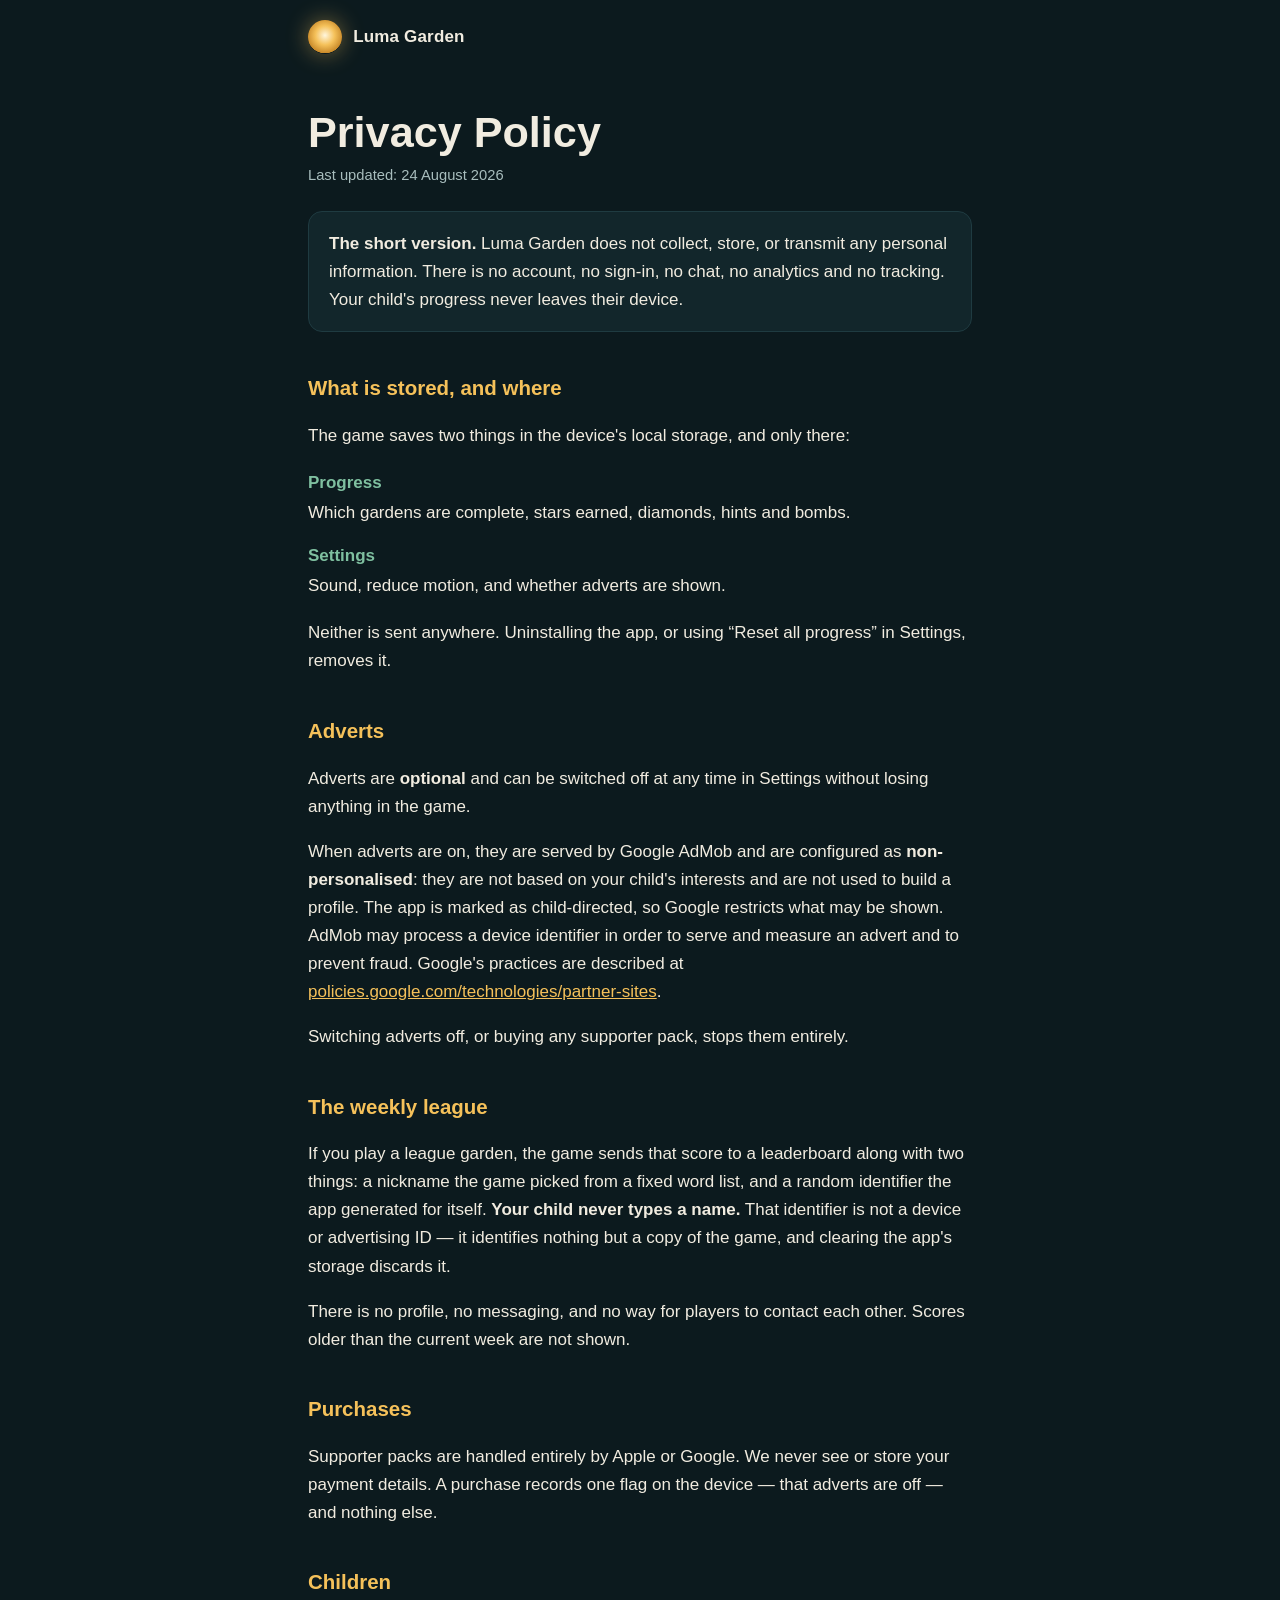
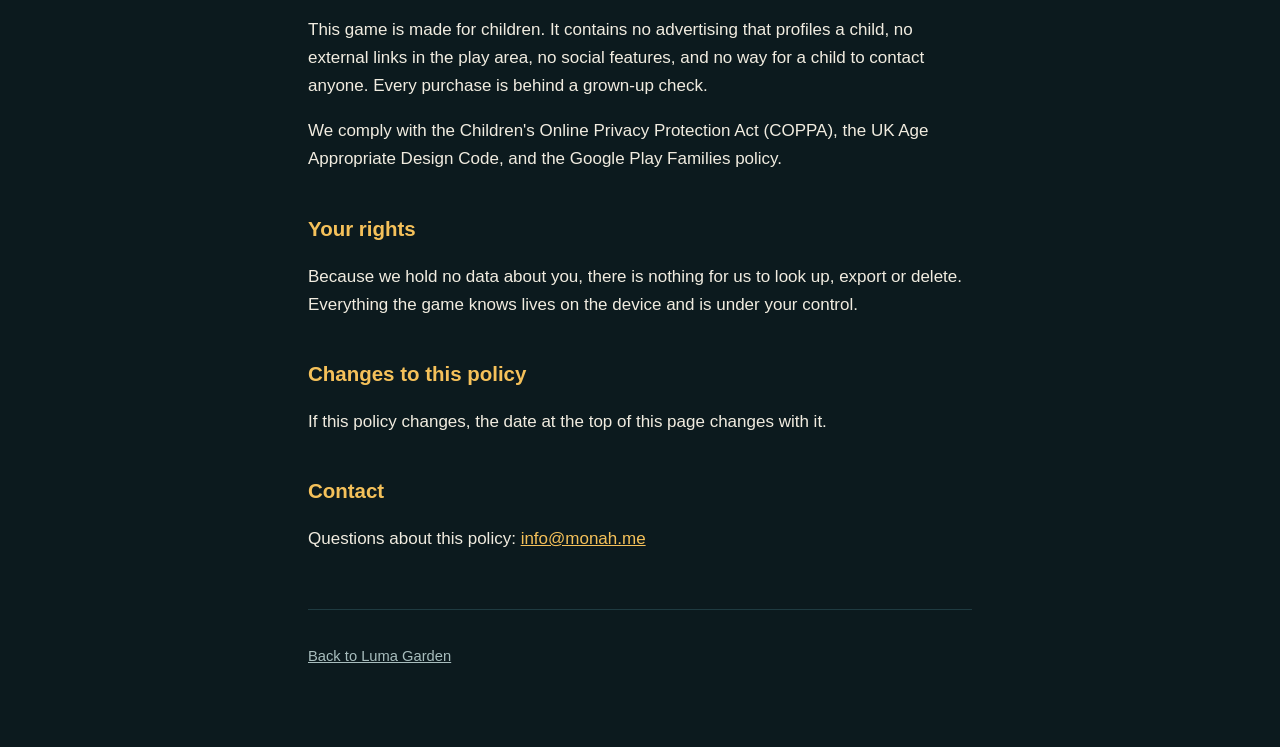
==== privacy.html @ a4c2b394 "Public site: landing page and privacy policy GitHub Pages needs a public repository, and the game so" ====
<!doctype html>
<html lang="en">
<head>
<meta charset="utf-8">
<meta name="viewport" content="width=device-width, initial-scale=1">
<title>Privacy Policy — Luma Garden</title>
<meta name="description" content="Luma Garden collects no personal information. No account, no sign-in, no tracking.">
<link rel="stylesheet" href="style.css">
</head>
<body>
<header class="site"><span class="mark"></span><a href="./">Luma Garden</a></header>

<div class="wrap">
  <h1>Privacy Policy</h1>
  <p class="updated">Last updated: 24 August 2026</p>

  <div class="card">
    <p><strong>The short version.</strong> Luma Garden does not collect, store, or transmit any personal information. There is no account, no sign-in, no chat, no analytics and no tracking. Your child's progress never leaves their device.</p>
  </div>

  <h2>What is stored, and where</h2>
  <p>The game saves two things in the device's local storage, and only there:</p>
  <dl class="facts">
    <dt>Progress</dt>
    <dd>Which gardens are complete, stars earned, diamonds, hints and bombs.</dd>
    <dt>Settings</dt>
    <dd>Sound, reduce motion, and whether adverts are shown.</dd>
  </dl>
  <p>Neither is sent anywhere. Uninstalling the app, or using &ldquo;Reset all progress&rdquo; in Settings, removes it.</p>

  <h2>Adverts</h2>
  <p>Adverts are <strong>optional</strong> and can be switched off at any time in Settings without losing anything in the game.</p>
  <p>When adverts are on, they are served by Google AdMob and are configured as <strong>non-personalised</strong>: they are not based on your child's interests and are not used to build a profile. The app is marked as child-directed, so Google restricts what may be shown. AdMob may process a device identifier in order to serve and measure an advert and to prevent fraud. Google's practices are described at <a href="https://policies.google.com/technologies/partner-sites">policies.google.com/technologies/partner-sites</a>.</p>
  <p>Switching adverts off, or buying any supporter pack, stops them entirely.</p>

  <h2>The weekly league</h2>
  <p>If you play a league garden, the game sends that score to a leaderboard along with two things: a nickname the game picked from a fixed word list, and a random identifier the app generated for itself. <strong>Your child never types a name.</strong> That identifier is not a device or advertising ID &mdash; it identifies nothing but a copy of the game, and clearing the app's storage discards it.</p>
  <p>There is no profile, no messaging, and no way for players to contact each other. Scores older than the current week are not shown.</p>

  <h2>Purchases</h2>
  <p>Supporter packs are handled entirely by Apple or Google. We never see or store your payment details. A purchase records one flag on the device &mdash; that adverts are off &mdash; and nothing else.</p>

  <h2>Children</h2>
  <p>This game is made for children. It contains no advertising that profiles a child, no external links in the play area, no social features, and no way for a child to contact anyone. Every purchase is behind a grown-up check.</p>
  <p>We comply with the Children's Online Privacy Protection Act (COPPA), the UK Age Appropriate Design Code, and the Google Play Families policy.</p>

  <h2>Your rights</h2>
  <p>Because we hold no data about you, there is nothing for us to look up, export or delete. Everything the game knows lives on the device and is under your control.</p>

  <h2>Changes to this policy</h2>
  <p>If this policy changes, the date at the top of this page changes with it.</p>

  <h2>Contact</h2>
  <p>Questions about this policy: <a href="mailto:info@monah.me">info@monah.me</a></p>

  <footer><p><a href="./">Back to Luma Garden</a></p></footer>
</div>
</body>
</html>
---- style.css ----
/* Luma Garden — the public site.
   One stylesheet, no build step, no external requests: GitHub Pages serves
   these files exactly as they are. */

:root {
  --night: #0c1a1e;
  --night-soft: #12262b;
  --edge: #1f3b41;
  --cream: #f1ece0;
  --muted: #a8bdbd;
  --gold: #f5c15a;
  --leaf: #7fc0a0;
}

* { box-sizing: border-box; }

body {
  margin: 0;
  background: var(--night);
  color: var(--cream);
  font: 17px/1.65 -apple-system, BlinkMacSystemFont, "Segoe UI", Roboto, sans-serif;
  -webkit-text-size-adjust: 100%;
}

.wrap {
  max-width: 44rem;
  margin: 0 auto;
  padding: 2rem 1.25rem 4rem;
}

header.site {
  display: flex;
  align-items: center;
  gap: .7rem;
  padding: 1.25rem 1.25rem 0;
  max-width: 44rem;
  margin: 0 auto;
}

header.site .mark {
  width: 34px;
  height: 34px;
  border-radius: 50%;
  background: radial-gradient(circle at 50% 45%, #fff6dd 0%, var(--gold) 38%, #c98a2a 70%, transparent 72%);
  box-shadow: 0 0 22px rgba(245, 193, 90, .45);
  flex: none;
}

header.site a { color: var(--cream); text-decoration: none; font-weight: 600; letter-spacing: .01em; }

h1 { font-size: clamp(1.9rem, 6vw, 2.7rem); line-height: 1.15; margin: 1.4rem 0 .6rem; }
h2 { font-size: 1.28rem; margin: 2.4rem 0 .6rem; color: var(--gold); }
h3 { font-size: 1.05rem; margin: 1.6rem 0 .4rem; color: var(--leaf); }

.lede { font-size: 1.15rem; color: var(--muted); margin: 0 0 1.6rem; }

a { color: var(--gold); }
a:hover { color: #ffd88a; }

.card {
  background: var(--night-soft);
  border: 1px solid var(--edge);
  border-radius: 14px;
  padding: 1.1rem 1.25rem;
  margin: 1.5rem 0;
}

.card p:last-child { margin-bottom: 0; }
.card p:first-child { margin-top: 0; }

.nav {
  display: flex;
  flex-wrap: wrap;
  gap: .6rem;
  margin: 2rem 0 0;
  padding: 0;
  list-style: none;
}

.nav a {
  display: block;
  padding: .6rem 1rem;
  border: 1px solid var(--edge);
  border-radius: 999px;
  text-decoration: none;
  font-size: .95rem;
  background: var(--night-soft);
}

.nav a:hover { border-color: var(--gold); }

dl.facts { margin: 1.2rem 0; }
dl.facts dt { color: var(--leaf); font-weight: 600; margin-top: .9rem; }
dl.facts dd { margin: .15rem 0 0; color: var(--cream); }

.note {
  border-left: 3px solid var(--gold);
  padding: .1rem 0 .1rem 1rem;
  color: var(--muted);
  margin: 1.4rem 0;
}

footer {
  border-top: 1px solid var(--edge);
  margin-top: 3.5rem;
  padding-top: 1.2rem;
  color: var(--muted);
  font-size: .92rem;
}

footer a { color: var(--muted); }

.updated { color: var(--muted); font-size: .92rem; margin-top: -.3rem; }

@media (prefers-reduced-motion: no-preference) {
  header.site .mark { animation: glow 4.5s ease-in-out infinite; }
  @keyframes glow {
    0%, 100% { box-shadow: 0 0 18px rgba(245, 193, 90, .35); }
    50%      { box-shadow: 0 0 30px rgba(245, 193, 90, .6); }
  }
}
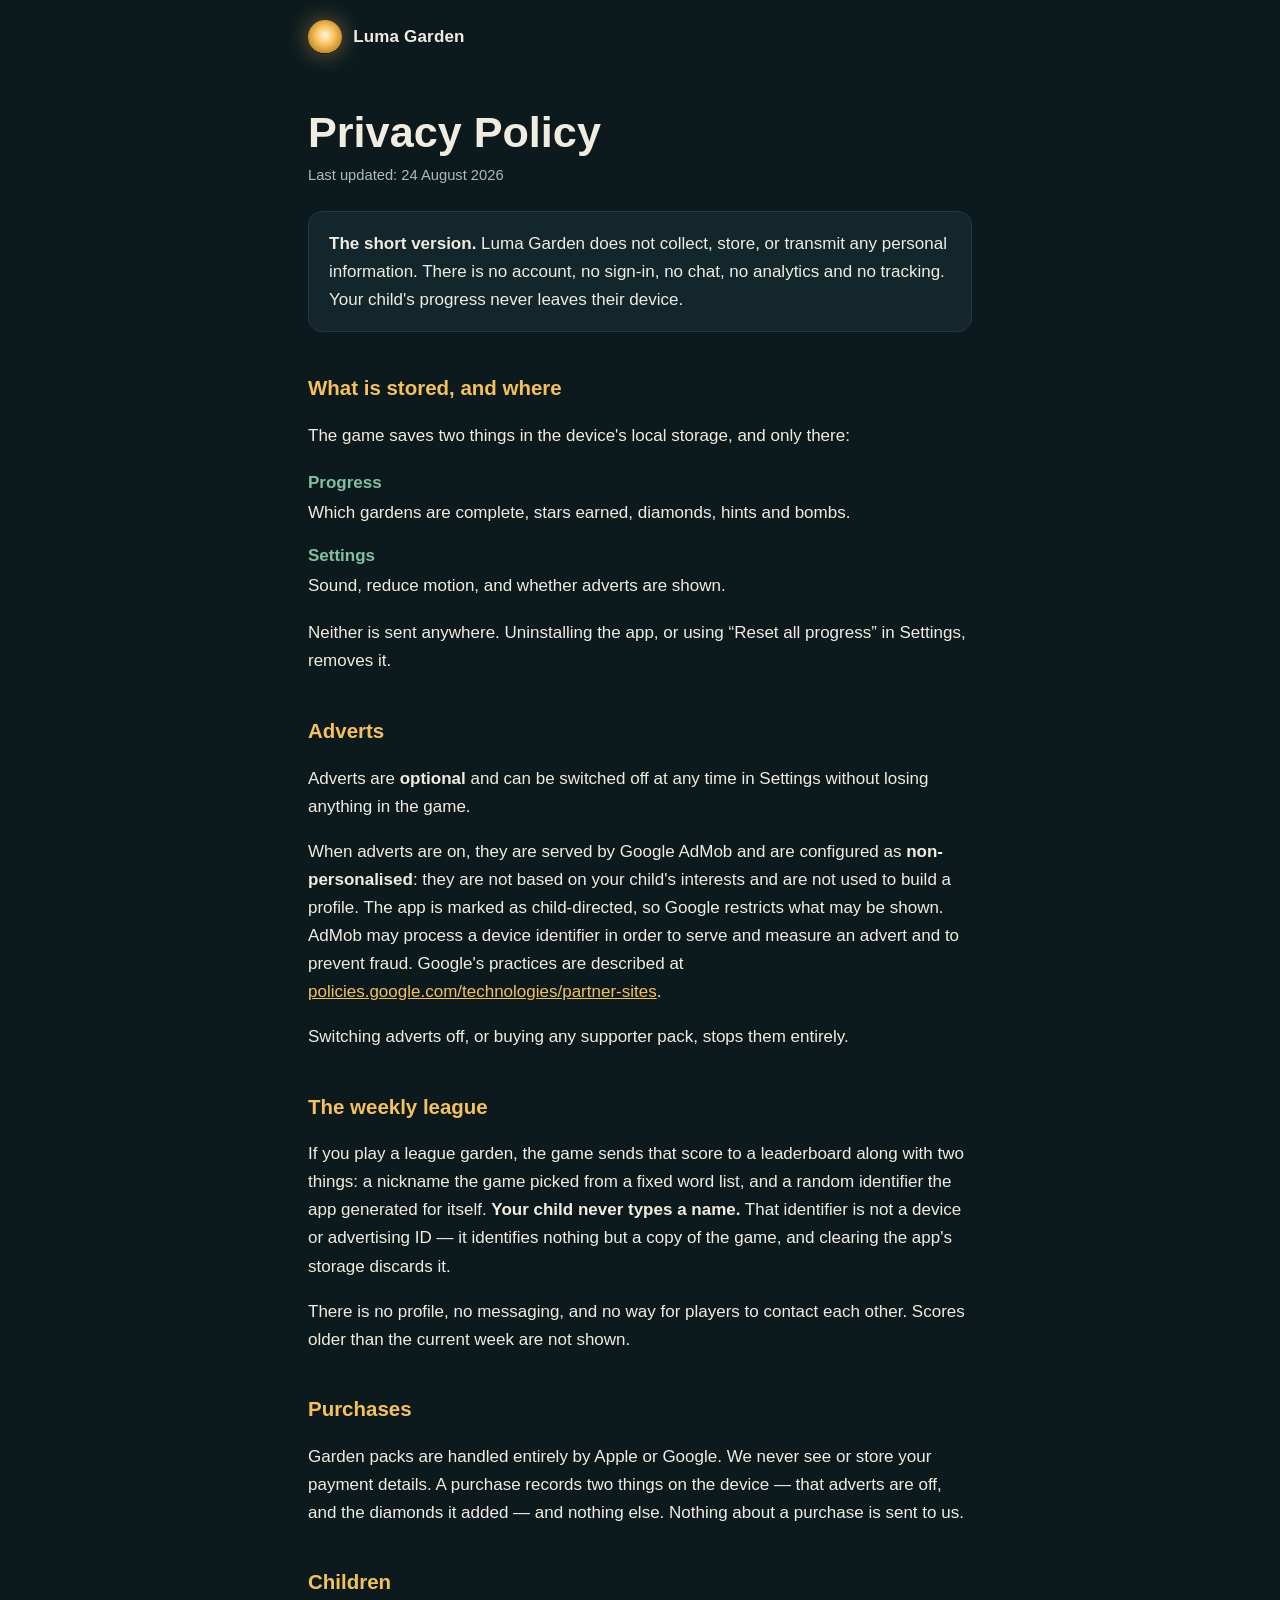
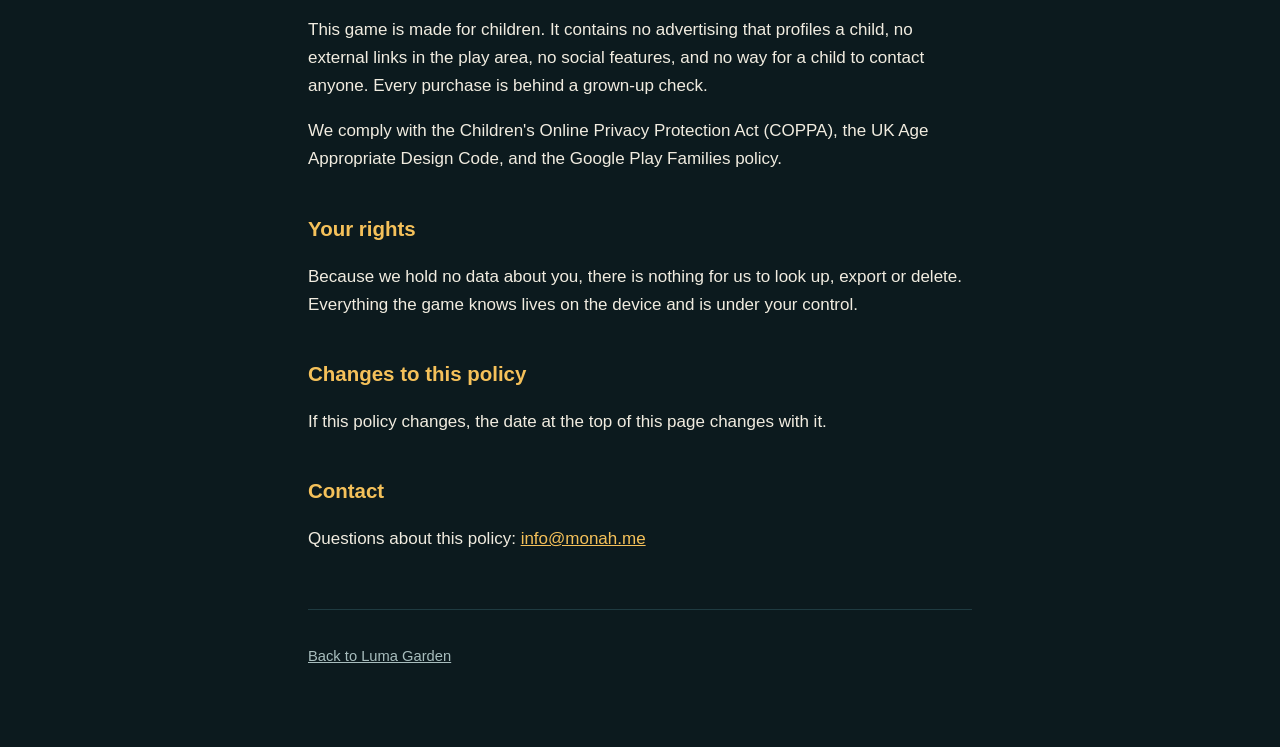
==== commit 296d8299: "Match the policy to what packs now grant Packs grant diamonds as well as removing adverts, so the ho" ====
--- a/privacy.html
+++ b/privacy.html
@@ -38,7 +38,7 @@
   <p>There is no profile, no messaging, and no way for players to contact each other. Scores older than the current week are not shown.</p>
 
   <h2>Purchases</h2>
-  <p>Supporter packs are handled entirely by Apple or Google. We never see or store your payment details. A purchase records one flag on the device &mdash; that adverts are off &mdash; and nothing else.</p>
+  <p>Garden packs are handled entirely by Apple or Google. We never see or store your payment details. A purchase records two things on the device &mdash; that adverts are off, and the diamonds it added &mdash; and nothing else. Nothing about a purchase is sent to us.</p>
 
   <h2>Children</h2>
   <p>This game is made for children. It contains no advertising that profiles a child, no external links in the play area, no social features, and no way for a child to contact anyone. Every purchase is behind a grown-up check.</p>
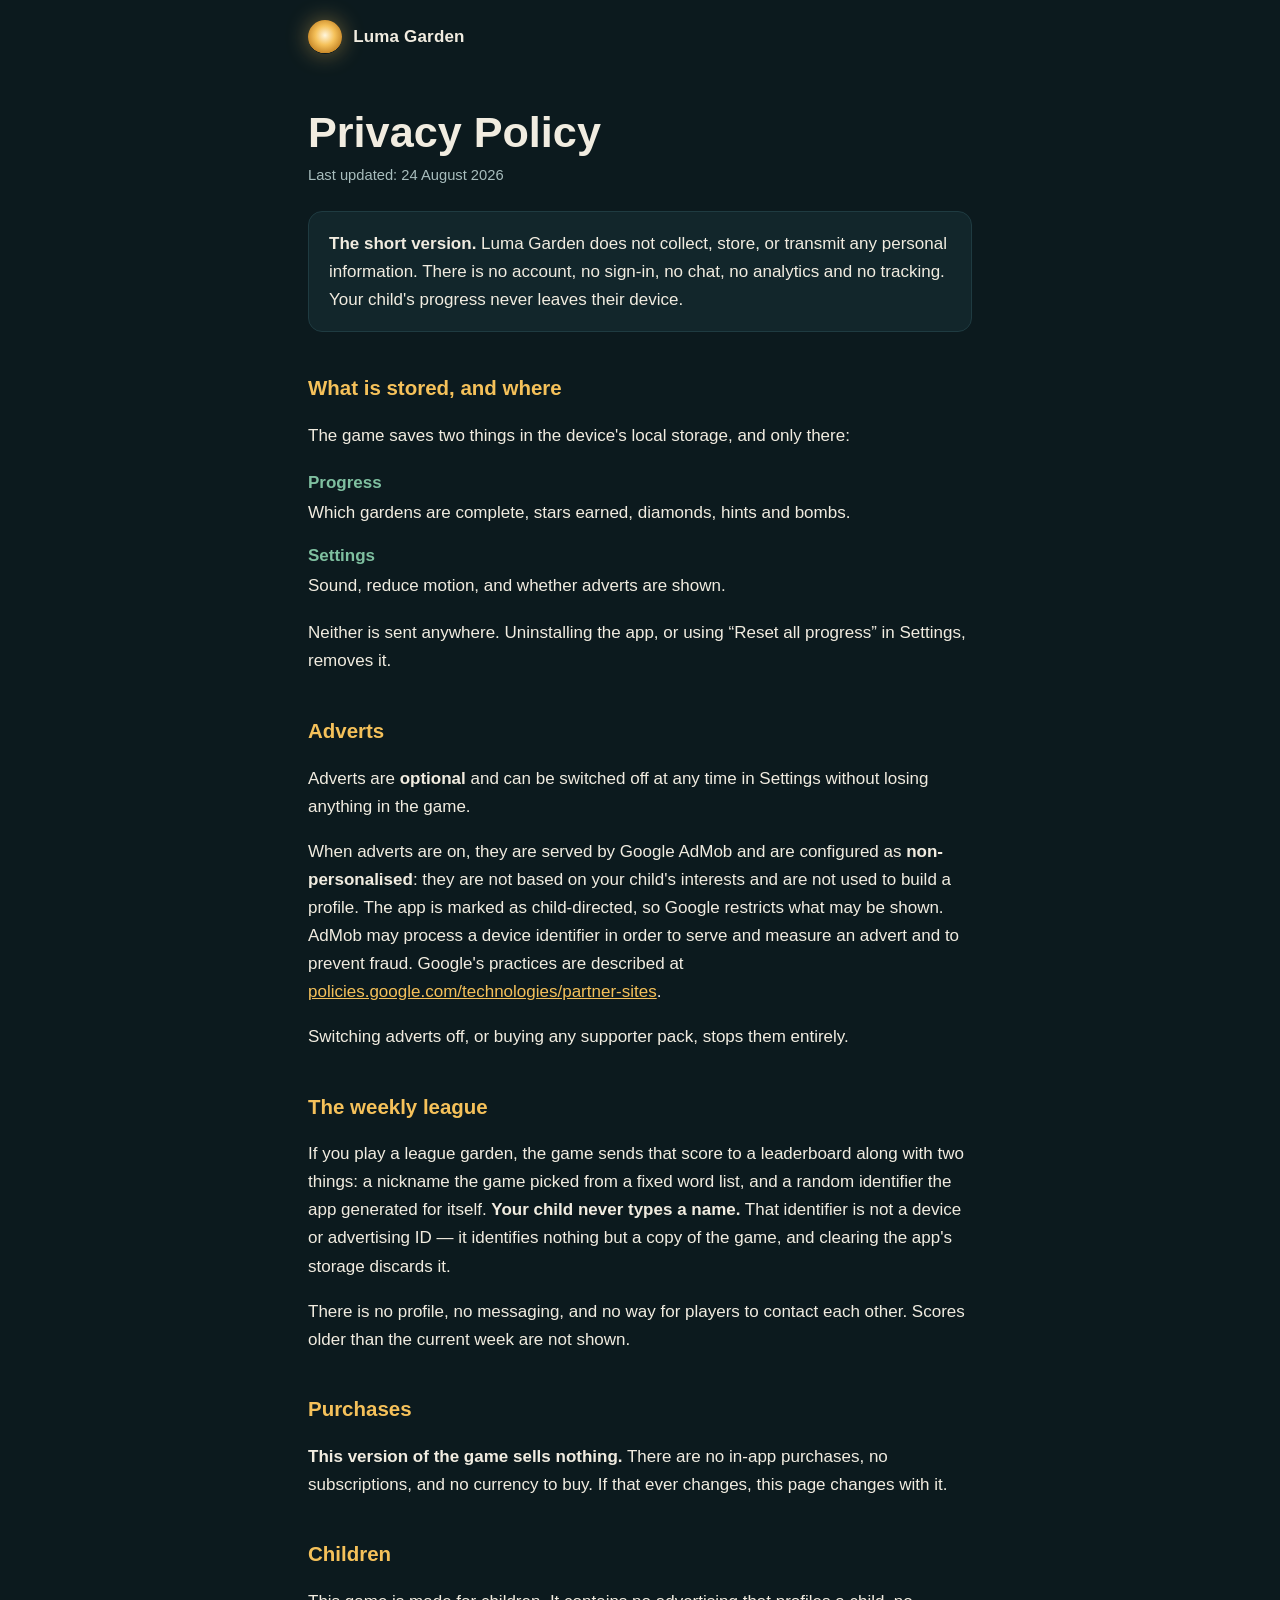
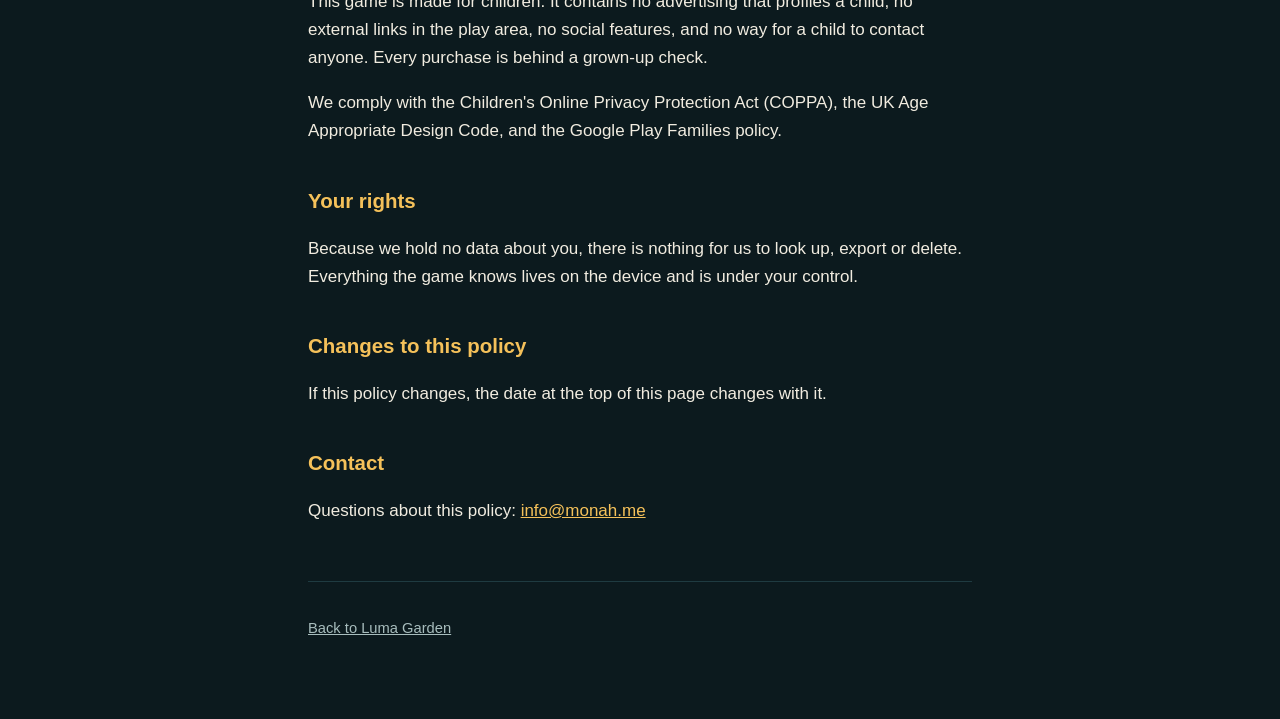
==== commit ba1ae3b6: "Policy: this release sells nothing Shipping adverts only, so the purchases section described somethi" ====
--- a/privacy.html
+++ b/privacy.html
@@ -38,7 +38,7 @@
   <p>There is no profile, no messaging, and no way for players to contact each other. Scores older than the current week are not shown.</p>
 
   <h2>Purchases</h2>
-  <p>Garden packs are handled entirely by Apple or Google. We never see or store your payment details. A purchase records two things on the device &mdash; that adverts are off, and the diamonds it added &mdash; and nothing else. Nothing about a purchase is sent to us.</p>
+  <p><strong>This version of the game sells nothing.</strong> There are no in-app purchases, no subscriptions, and no currency to buy. If that ever changes, this page changes with it.</p>
 
   <h2>Children</h2>
   <p>This game is made for children. It contains no advertising that profiles a child, no external links in the play area, no social features, and no way for a child to contact anyone. Every purchase is behind a grown-up check.</p>
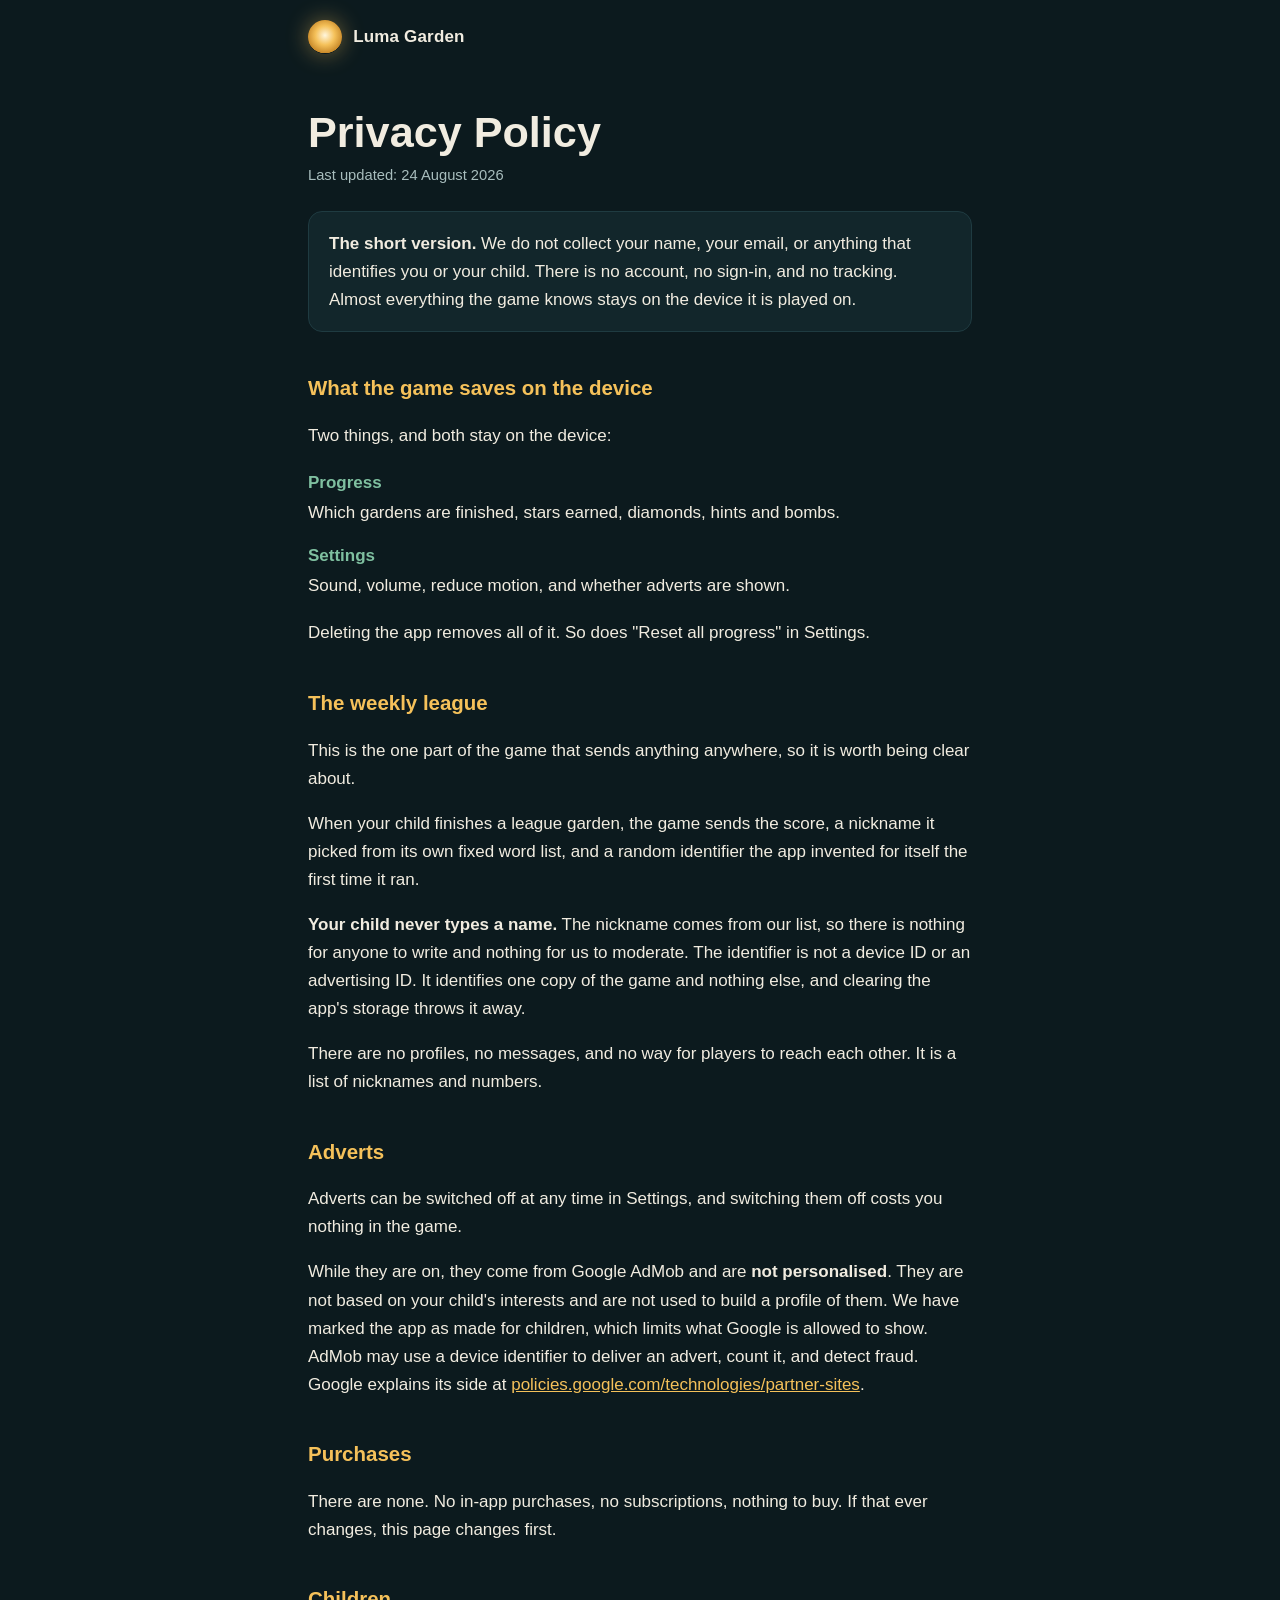
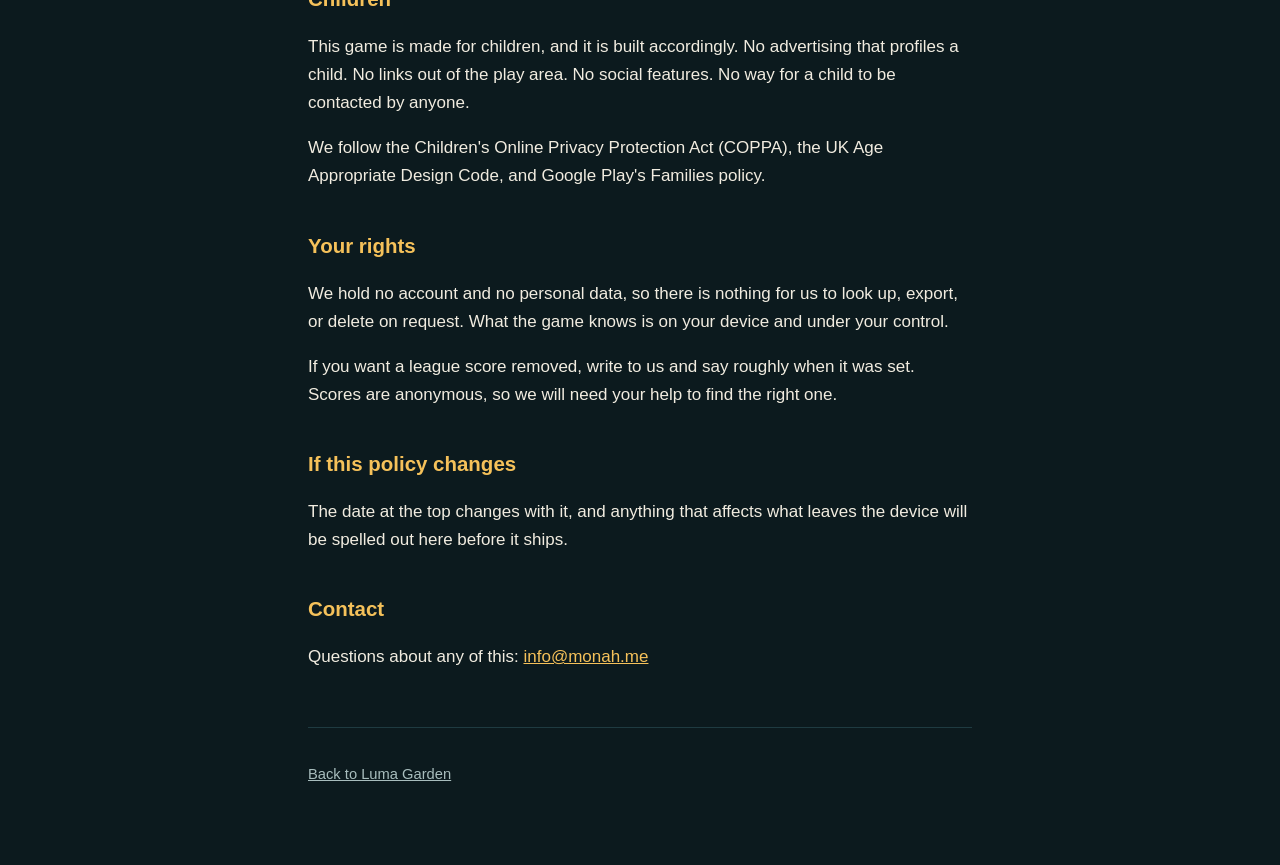
==== commit 360d4bb0: "Rewrite the site in plainer, warmer English Reads less like a policy document and more like one pers" ====
--- a/privacy.html
+++ b/privacy.html
@@ -3,7 +3,7 @@
 <head>
 <meta charset="utf-8">
 <meta name="viewport" content="width=device-width, initial-scale=1">
-<title>Privacy Policy — Luma Garden</title>
+<title>Privacy Policy · Luma Garden</title>
 <meta name="description" content="Luma Garden collects no personal information. No account, no sign-in, no tracking.">
 <link rel="stylesheet" href="style.css">
 </head>
@@ -15,43 +15,45 @@
   <p class="updated">Last updated: 24 August 2026</p>
 
   <div class="card">
-    <p><strong>The short version.</strong> Luma Garden does not collect, store, or transmit any personal information. There is no account, no sign-in, no chat, no analytics and no tracking. Your child's progress never leaves their device.</p>
+    <p><strong>The short version.</strong> We do not collect your name, your email, or anything that identifies you or your child. There is no account, no sign-in, and no tracking. Almost everything the game knows stays on the device it is played on.</p>
   </div>
 
-  <h2>What is stored, and where</h2>
-  <p>The game saves two things in the device's local storage, and only there:</p>
+  <h2>What the game saves on the device</h2>
+  <p>Two things, and both stay on the device:</p>
   <dl class="facts">
     <dt>Progress</dt>
-    <dd>Which gardens are complete, stars earned, diamonds, hints and bombs.</dd>
+    <dd>Which gardens are finished, stars earned, diamonds, hints and bombs.</dd>
     <dt>Settings</dt>
-    <dd>Sound, reduce motion, and whether adverts are shown.</dd>
+    <dd>Sound, volume, reduce motion, and whether adverts are shown.</dd>
   </dl>
-  <p>Neither is sent anywhere. Uninstalling the app, or using &ldquo;Reset all progress&rdquo; in Settings, removes it.</p>
+  <p>Deleting the app removes all of it. So does "Reset all progress" in Settings.</p>
+
+  <h2>The weekly league</h2>
+  <p>This is the one part of the game that sends anything anywhere, so it is worth being clear about.</p>
+  <p>When your child finishes a league garden, the game sends the score, a nickname it picked from its own fixed word list, and a random identifier the app invented for itself the first time it ran.</p>
+  <p><strong>Your child never types a name.</strong> The nickname comes from our list, so there is nothing for anyone to write and nothing for us to moderate. The identifier is not a device ID or an advertising ID. It identifies one copy of the game and nothing else, and clearing the app's storage throws it away.</p>
+  <p>There are no profiles, no messages, and no way for players to reach each other. It is a list of nicknames and numbers.</p>
 
   <h2>Adverts</h2>
-  <p>Adverts are <strong>optional</strong> and can be switched off at any time in Settings without losing anything in the game.</p>
-  <p>When adverts are on, they are served by Google AdMob and are configured as <strong>non-personalised</strong>: they are not based on your child's interests and are not used to build a profile. The app is marked as child-directed, so Google restricts what may be shown. AdMob may process a device identifier in order to serve and measure an advert and to prevent fraud. Google's practices are described at <a href="https://policies.google.com/technologies/partner-sites">policies.google.com/technologies/partner-sites</a>.</p>
-  <p>Switching adverts off, or buying any supporter pack, stops them entirely.</p>
-
-  <h2>The weekly league</h2>
-  <p>If you play a league garden, the game sends that score to a leaderboard along with two things: a nickname the game picked from a fixed word list, and a random identifier the app generated for itself. <strong>Your child never types a name.</strong> That identifier is not a device or advertising ID &mdash; it identifies nothing but a copy of the game, and clearing the app's storage discards it.</p>
-  <p>There is no profile, no messaging, and no way for players to contact each other. Scores older than the current week are not shown.</p>
+  <p>Adverts can be switched off at any time in Settings, and switching them off costs you nothing in the game.</p>
+  <p>While they are on, they come from Google AdMob and are <strong>not personalised</strong>. They are not based on your child's interests and are not used to build a profile of them. We have marked the app as made for children, which limits what Google is allowed to show. AdMob may use a device identifier to deliver an advert, count it, and detect fraud. Google explains its side at <a href="https://policies.google.com/technologies/partner-sites">policies.google.com/technologies/partner-sites</a>.</p>
 
   <h2>Purchases</h2>
-  <p><strong>This version of the game sells nothing.</strong> There are no in-app purchases, no subscriptions, and no currency to buy. If that ever changes, this page changes with it.</p>
+  <p>There are none. No in-app purchases, no subscriptions, nothing to buy. If that ever changes, this page changes first.</p>
 
   <h2>Children</h2>
-  <p>This game is made for children. It contains no advertising that profiles a child, no external links in the play area, no social features, and no way for a child to contact anyone. Every purchase is behind a grown-up check.</p>
-  <p>We comply with the Children's Online Privacy Protection Act (COPPA), the UK Age Appropriate Design Code, and the Google Play Families policy.</p>
+  <p>This game is made for children, and it is built accordingly. No advertising that profiles a child. No links out of the play area. No social features. No way for a child to be contacted by anyone.</p>
+  <p>We follow the Children's Online Privacy Protection Act (COPPA), the UK Age Appropriate Design Code, and Google Play's Families policy.</p>
 
   <h2>Your rights</h2>
-  <p>Because we hold no data about you, there is nothing for us to look up, export or delete. Everything the game knows lives on the device and is under your control.</p>
+  <p>We hold no account and no personal data, so there is nothing for us to look up, export, or delete on request. What the game knows is on your device and under your control.</p>
+  <p>If you want a league score removed, write to us and say roughly when it was set. Scores are anonymous, so we will need your help to find the right one.</p>
 
-  <h2>Changes to this policy</h2>
-  <p>If this policy changes, the date at the top of this page changes with it.</p>
+  <h2>If this policy changes</h2>
+  <p>The date at the top changes with it, and anything that affects what leaves the device will be spelled out here before it ships.</p>
 
   <h2>Contact</h2>
-  <p>Questions about this policy: <a href="mailto:info@monah.me">info@monah.me</a></p>
+  <p>Questions about any of this: <a href="mailto:info@monah.me">info@monah.me</a></p>
 
   <footer><p><a href="./">Back to Luma Garden</a></p></footer>
 </div>
--- a/style.css
+++ b/style.css
@@ -1,4 +1,4 @@
-/* Luma Garden — the public site.
+/* Luma Garden - the public site.
    One stylesheet, no build step, no external requests: GitHub Pages serves
    these files exactly as they are. */
 
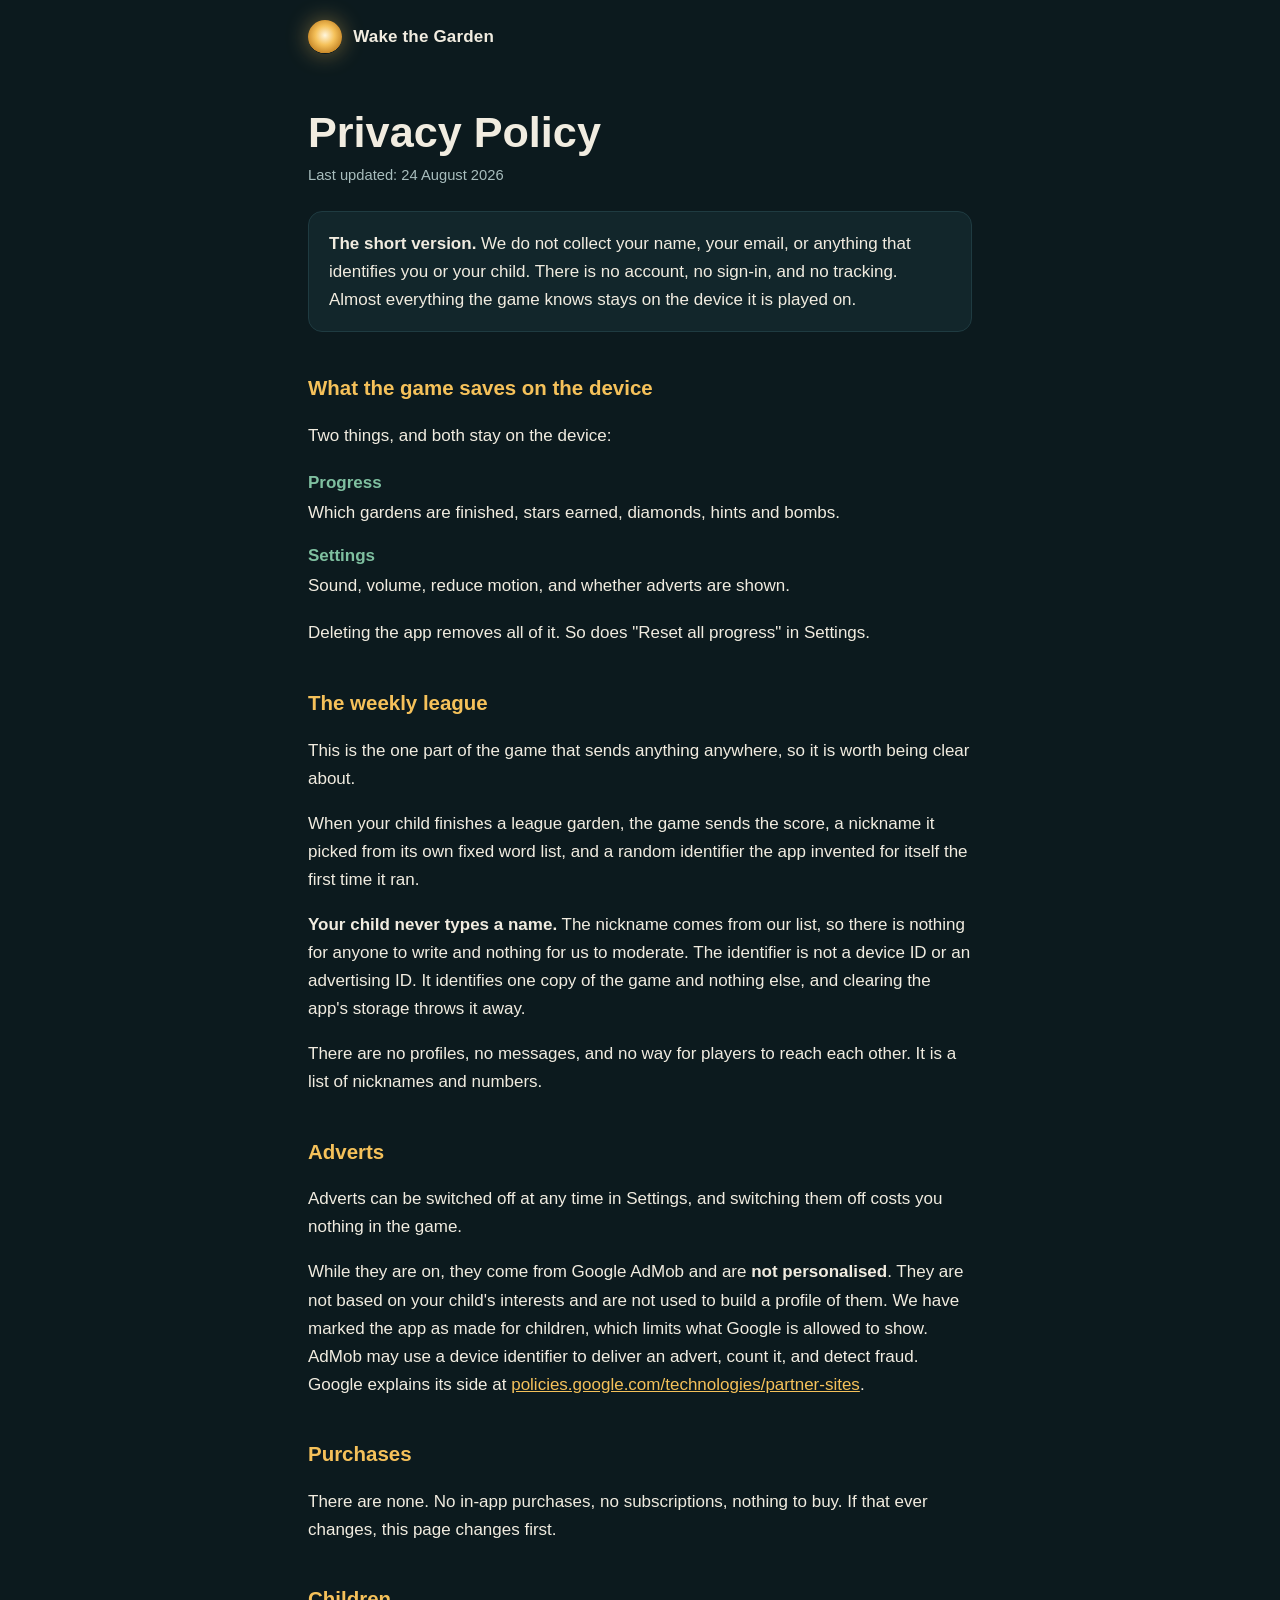
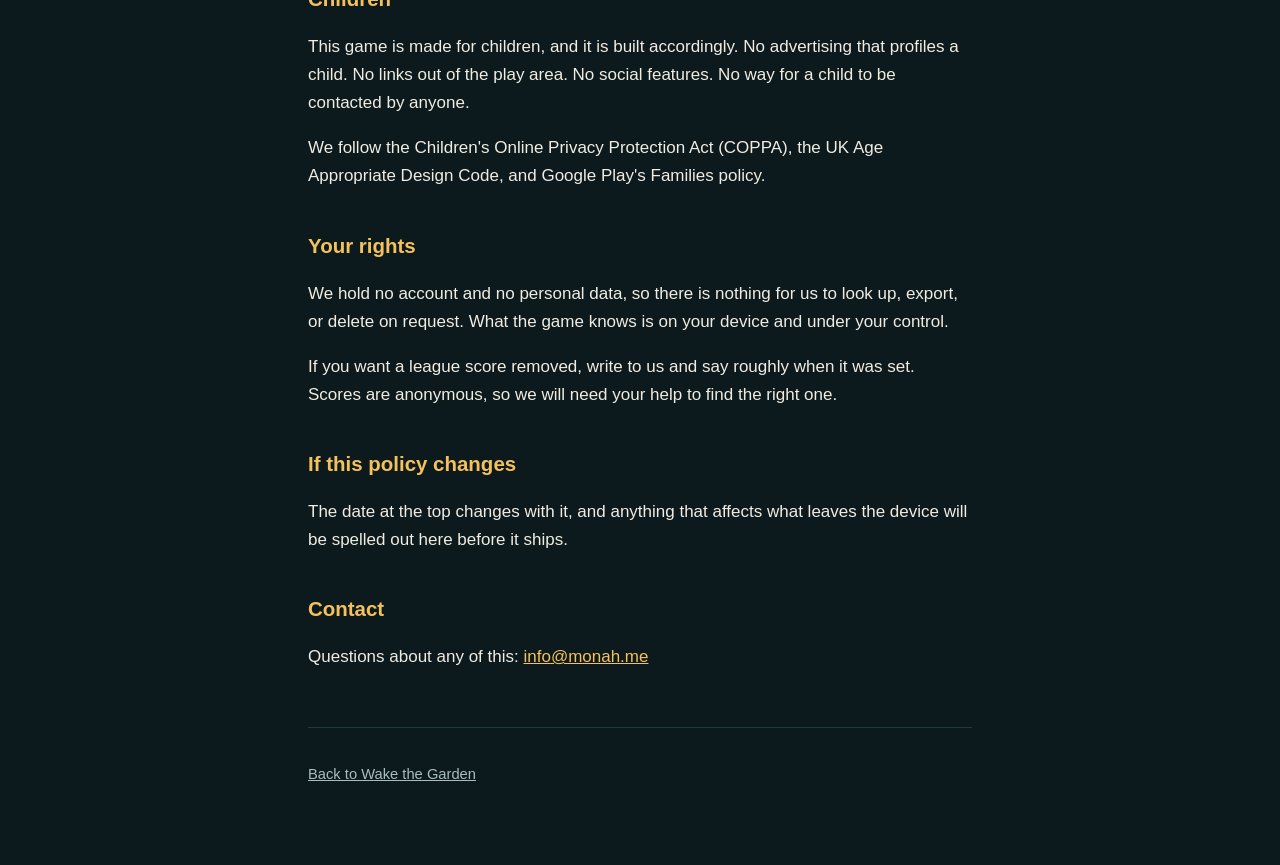
==== commit e6841552: "Rename the game to Wake the Garden 'Luma Garden' is taken on the App Store by a published app, so th" ====
--- a/privacy.html
+++ b/privacy.html
@@ -3,12 +3,12 @@
 <head>
 <meta charset="utf-8">
 <meta name="viewport" content="width=device-width, initial-scale=1">
-<title>Privacy Policy · Luma Garden</title>
-<meta name="description" content="Luma Garden collects no personal information. No account, no sign-in, no tracking.">
+<title>Privacy Policy · Wake the Garden</title>
+<meta name="description" content="Wake the Garden collects no personal information. No account, no sign-in, no tracking.">
 <link rel="stylesheet" href="style.css">
 </head>
 <body>
-<header class="site"><span class="mark"></span><a href="./">Luma Garden</a></header>
+<header class="site"><span class="mark"></span><a href="./">Wake the Garden</a></header>
 
 <div class="wrap">
   <h1>Privacy Policy</h1>
@@ -55,7 +55,7 @@
   <h2>Contact</h2>
   <p>Questions about any of this: <a href="mailto:info@monah.me">info@monah.me</a></p>
 
-  <footer><p><a href="./">Back to Luma Garden</a></p></footer>
+  <footer><p><a href="./">Back to Wake the Garden</a></p></footer>
 </div>
 </body>
 </html>
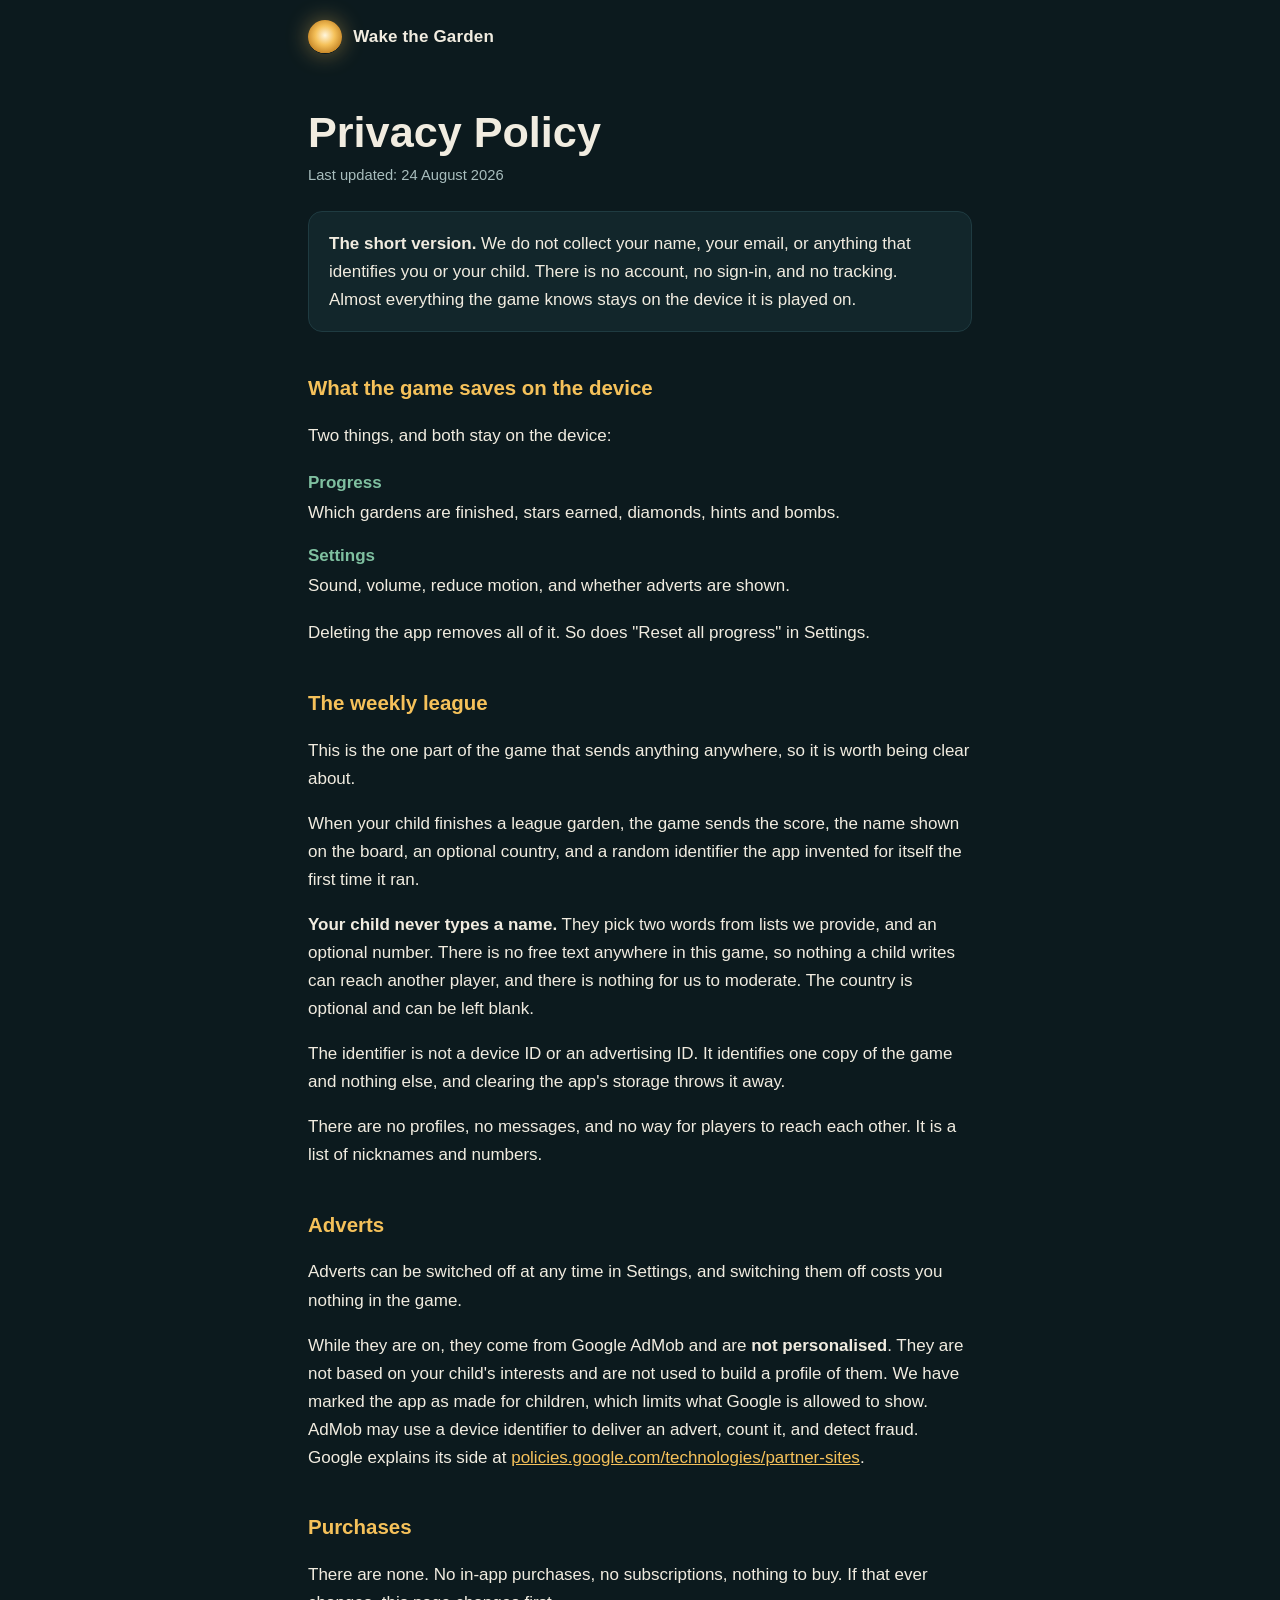
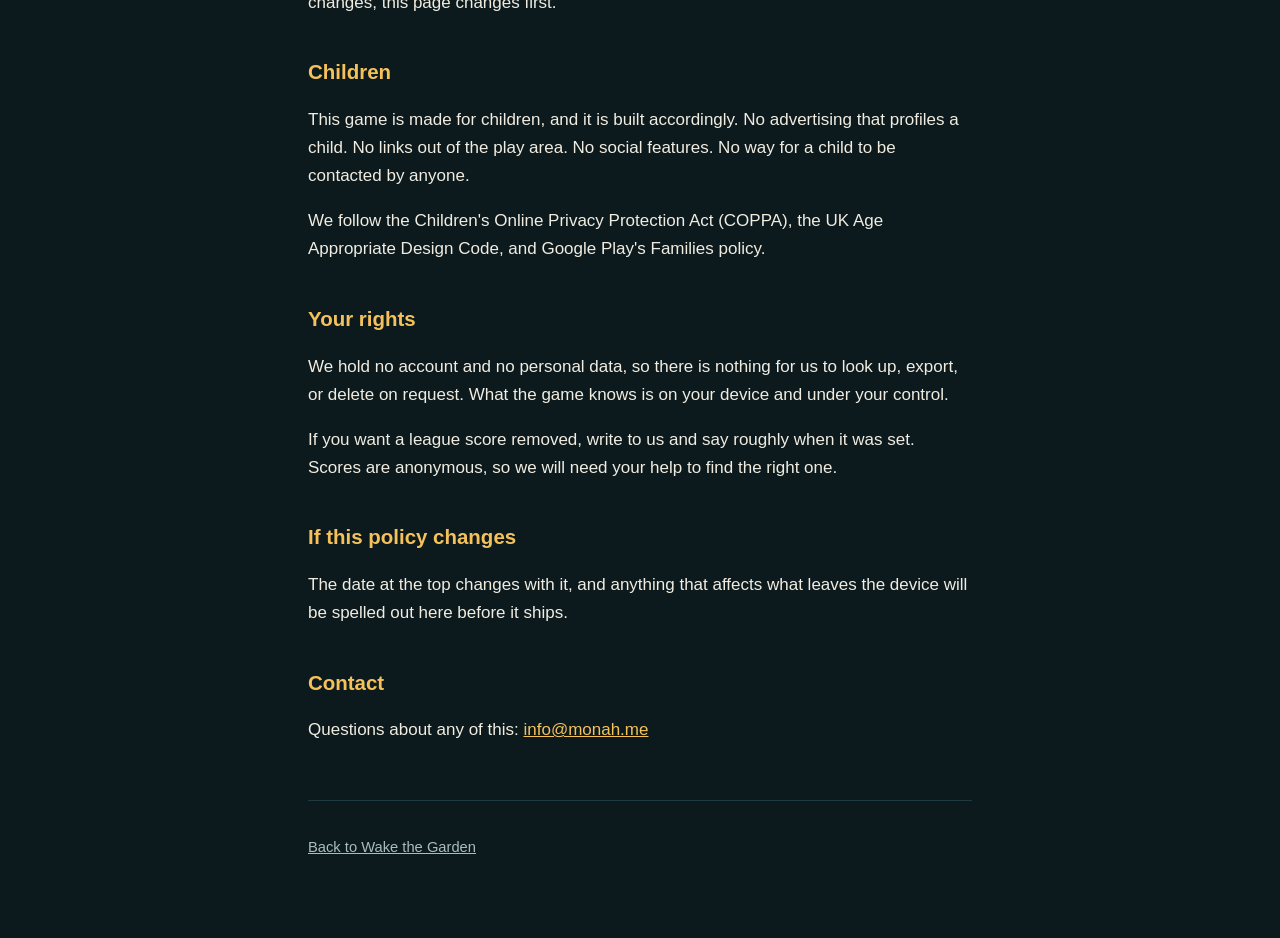
==== commit 350a2a2c: "Policy: names are chosen from lists, country is optional Co-Authored-By: Claude Opus 5 <noreply@anth" ====
--- a/privacy.html
+++ b/privacy.html
@@ -30,8 +30,9 @@
 
   <h2>The weekly league</h2>
   <p>This is the one part of the game that sends anything anywhere, so it is worth being clear about.</p>
-  <p>When your child finishes a league garden, the game sends the score, a nickname it picked from its own fixed word list, and a random identifier the app invented for itself the first time it ran.</p>
-  <p><strong>Your child never types a name.</strong> The nickname comes from our list, so there is nothing for anyone to write and nothing for us to moderate. The identifier is not a device ID or an advertising ID. It identifies one copy of the game and nothing else, and clearing the app's storage throws it away.</p>
+  <p>When your child finishes a league garden, the game sends the score, the name shown on the board, an optional country, and a random identifier the app invented for itself the first time it ran.</p>
+  <p><strong>Your child never types a name.</strong> They pick two words from lists we provide, and an optional number. There is no free text anywhere in this game, so nothing a child writes can reach another player, and there is nothing for us to moderate. The country is optional and can be left blank.</p>
+  <p>The identifier is not a device ID or an advertising ID. It identifies one copy of the game and nothing else, and clearing the app's storage throws it away.</p>
   <p>There are no profiles, no messages, and no way for players to reach each other. It is a list of nicknames and numbers.</p>
 
   <h2>Adverts</h2>
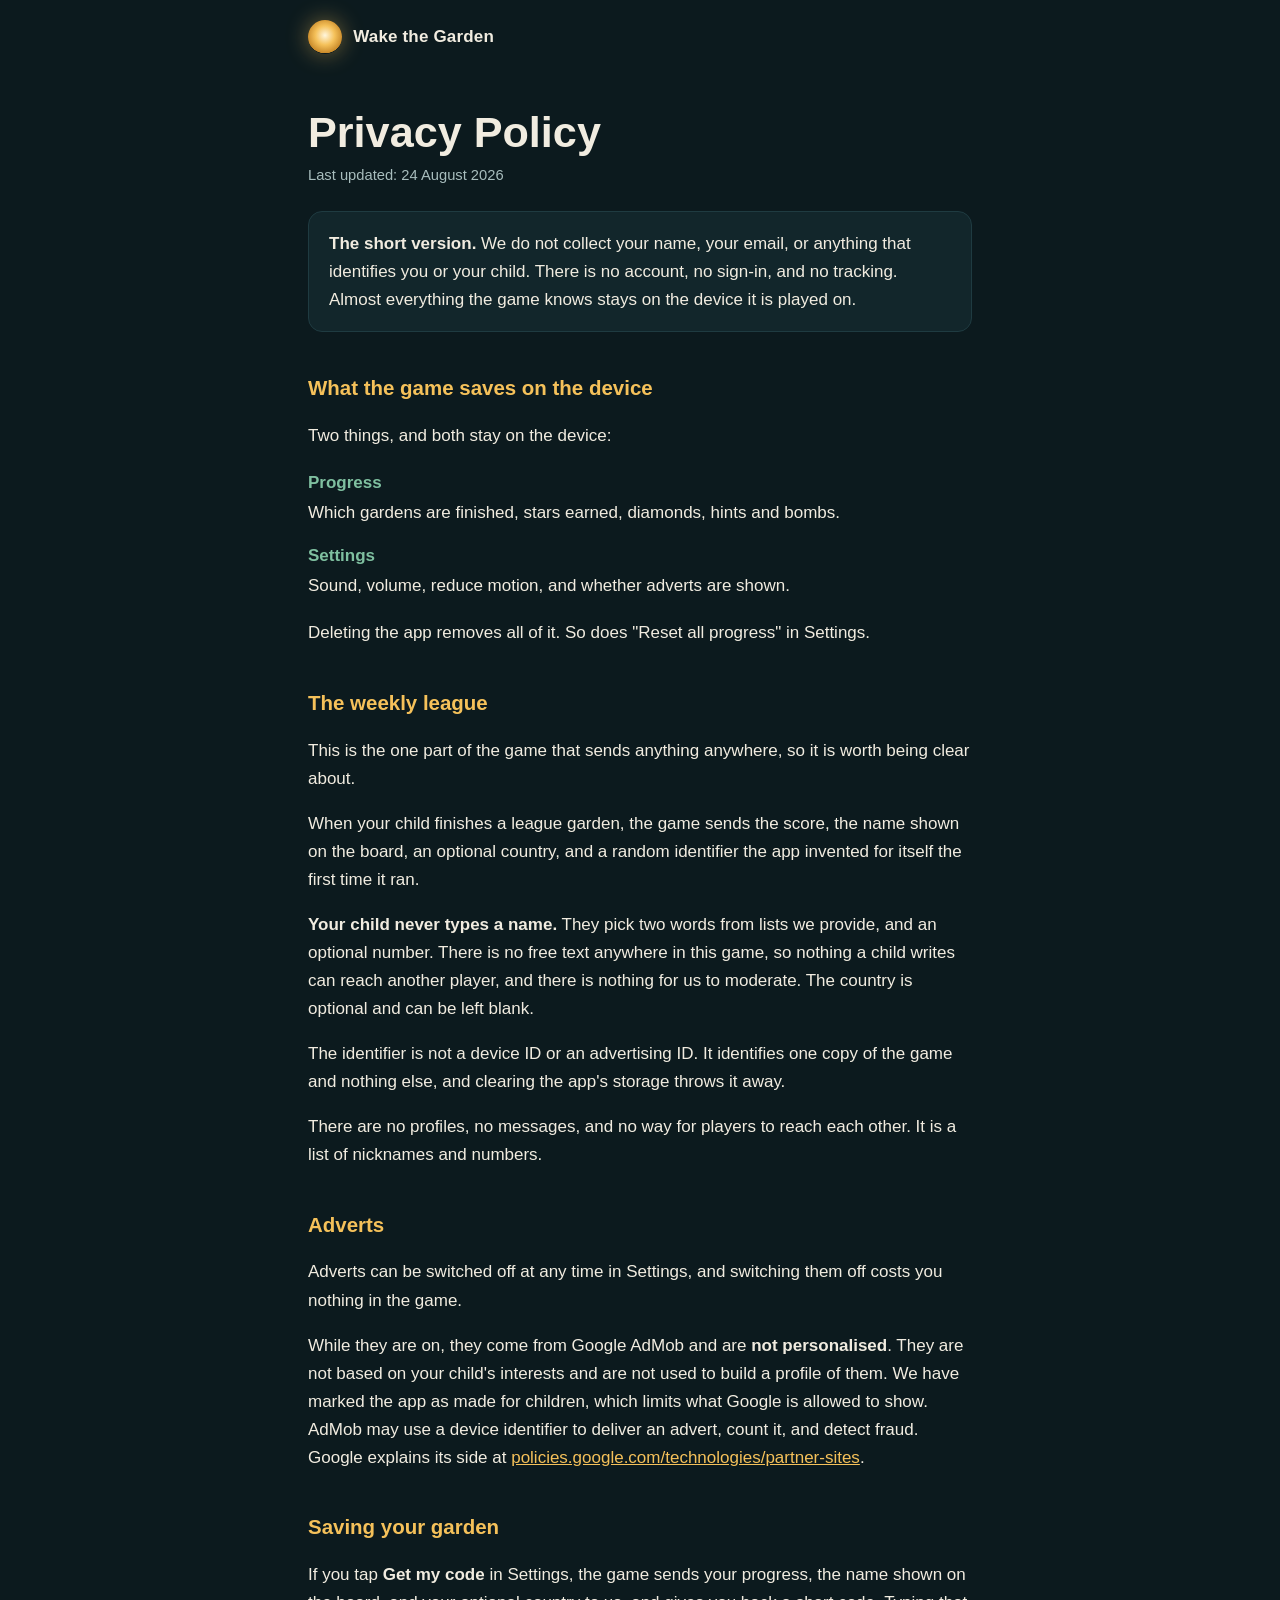
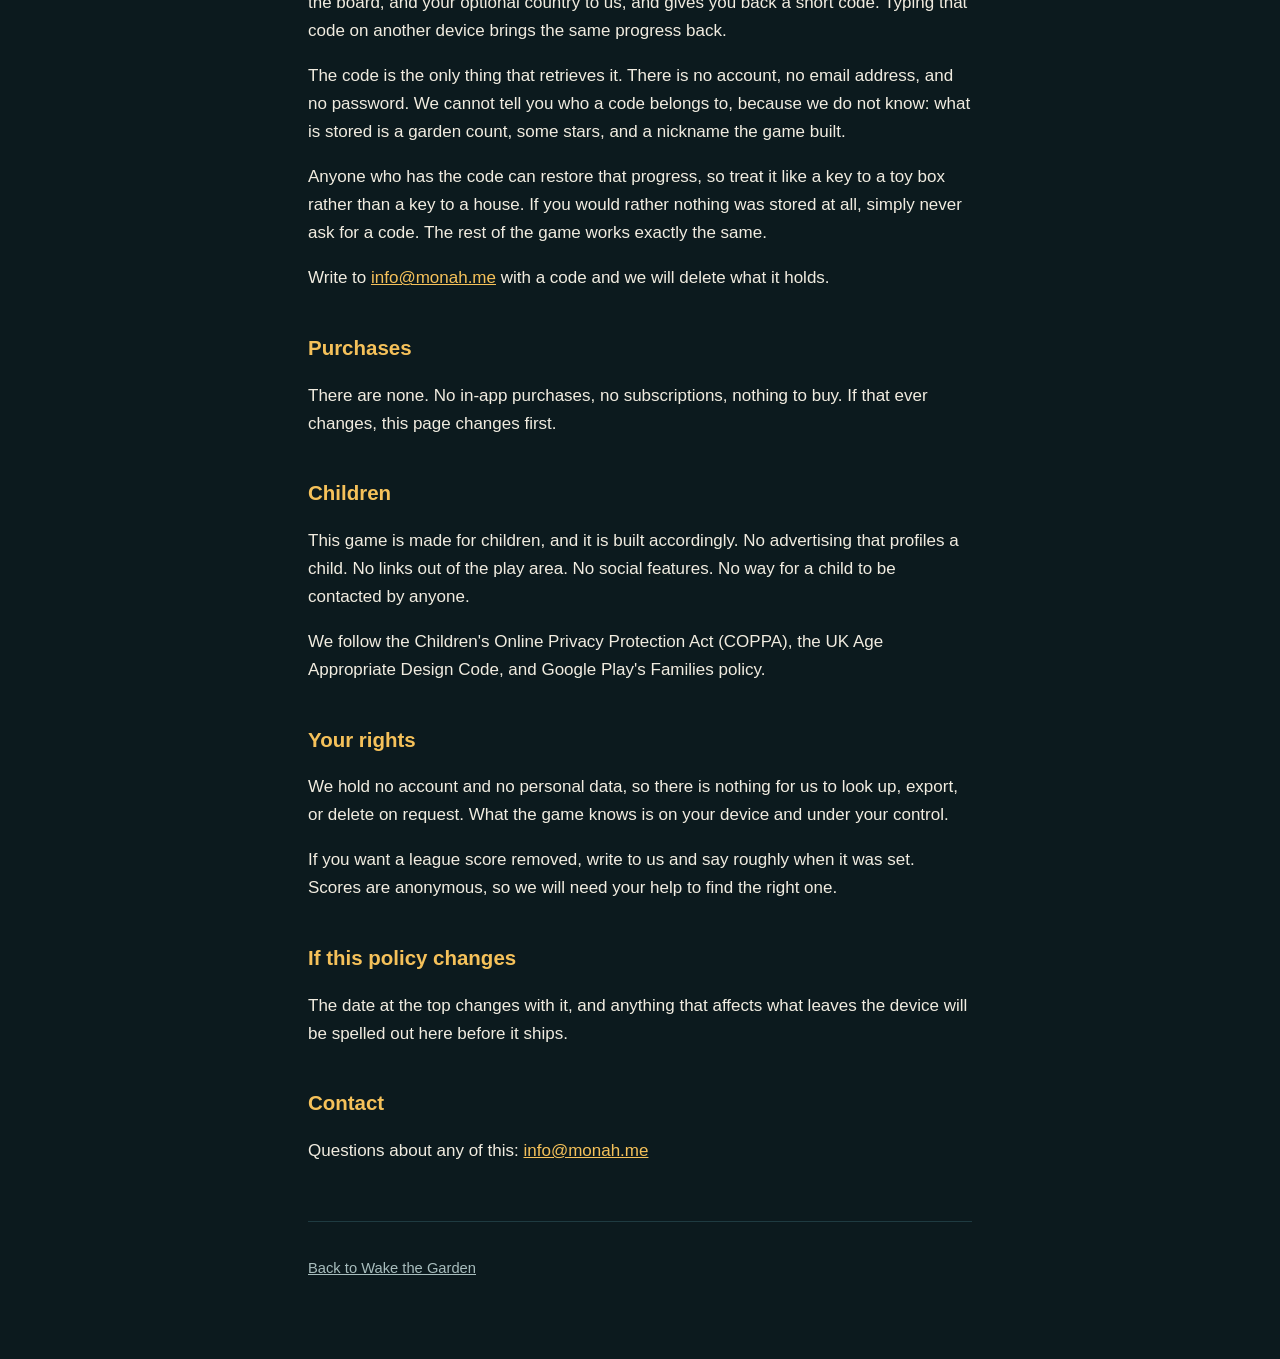
==== commit 2e7dcf0f: "Describe the recovery code in the privacy policy Progress now leaves the device when a player asks f" ====
--- a/privacy.html
+++ b/privacy.html
@@ -39,6 +39,12 @@
   <p>Adverts can be switched off at any time in Settings, and switching them off costs you nothing in the game.</p>
   <p>While they are on, they come from Google AdMob and are <strong>not personalised</strong>. They are not based on your child's interests and are not used to build a profile of them. We have marked the app as made for children, which limits what Google is allowed to show. AdMob may use a device identifier to deliver an advert, count it, and detect fraud. Google explains its side at <a href="https://policies.google.com/technologies/partner-sites">policies.google.com/technologies/partner-sites</a>.</p>
 
+  <h2>Saving your garden</h2>
+  <p>If you tap <strong>Get my code</strong> in Settings, the game sends your progress, the name shown on the board, and your optional country to us, and gives you back a short code. Typing that code on another device brings the same progress back.</p>
+  <p>The code is the only thing that retrieves it. There is no account, no email address, and no password. We cannot tell you who a code belongs to, because we do not know: what is stored is a garden count, some stars, and a nickname the game built.</p>
+  <p>Anyone who has the code can restore that progress, so treat it like a key to a toy box rather than a key to a house. If you would rather nothing was stored at all, simply never ask for a code. The rest of the game works exactly the same.</p>
+  <p>Write to <a href="mailto:info@monah.me">info@monah.me</a> with a code and we will delete what it holds.</p>
+
   <h2>Purchases</h2>
   <p>There are none. No in-app purchases, no subscriptions, nothing to buy. If that ever changes, this page changes first.</p>
 
